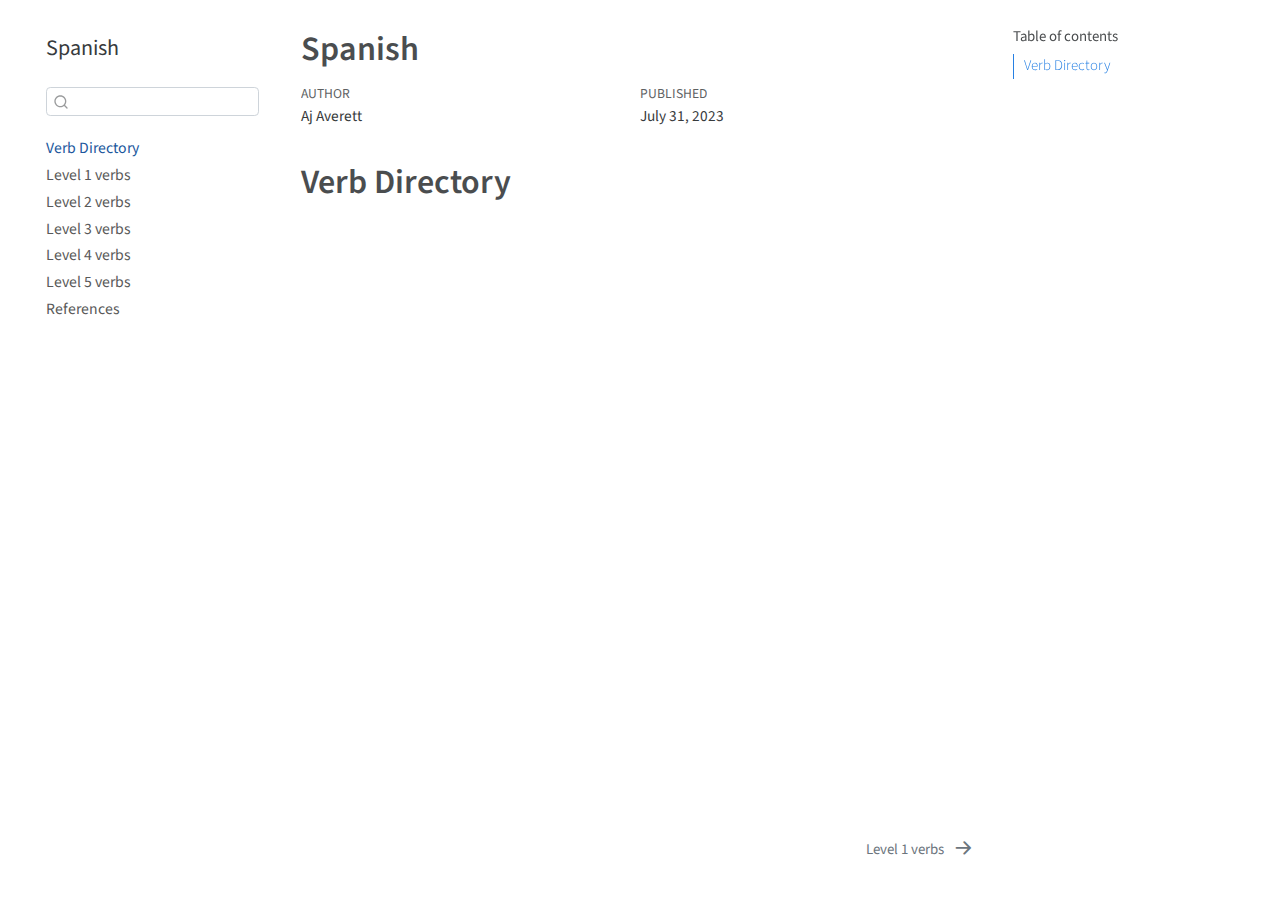
==== docs/index.html @ c9e8b3cc "phase1" ====
<!DOCTYPE html>
<html xmlns="http://www.w3.org/1999/xhtml" lang="en" xml:lang="en"><head>

<meta charset="utf-8">
<meta name="generator" content="quarto-1.3.353">

<meta name="viewport" content="width=device-width, initial-scale=1.0, user-scalable=yes">

<meta name="author" content="Aj Averett">
<meta name="dcterms.date" content="2023-07-31">

<title>Spanish</title>
<style>
code{white-space: pre-wrap;}
span.smallcaps{font-variant: small-caps;}
div.columns{display: flex; gap: min(4vw, 1.5em);}
div.column{flex: auto; overflow-x: auto;}
div.hanging-indent{margin-left: 1.5em; text-indent: -1.5em;}
ul.task-list{list-style: none;}
ul.task-list li input[type="checkbox"] {
  width: 0.8em;
  margin: 0 0.8em 0.2em -1em; /* quarto-specific, see https://github.com/quarto-dev/quarto-cli/issues/4556 */ 
  vertical-align: middle;
}
</style>


<script src="site_libs/quarto-nav/quarto-nav.js"></script>
<script src="site_libs/quarto-nav/headroom.min.js"></script>
<script src="site_libs/clipboard/clipboard.min.js"></script>
<script src="site_libs/quarto-search/autocomplete.umd.js"></script>
<script src="site_libs/quarto-search/fuse.min.js"></script>
<script src="site_libs/quarto-search/quarto-search.js"></script>
<meta name="quarto:offset" content="./">
<link href="./i_l1.html" rel="next">
<script src="site_libs/quarto-html/quarto.js"></script>
<script src="site_libs/quarto-html/popper.min.js"></script>
<script src="site_libs/quarto-html/tippy.umd.min.js"></script>
<script src="site_libs/quarto-html/anchor.min.js"></script>
<link href="site_libs/quarto-html/tippy.css" rel="stylesheet">
<link href="site_libs/quarto-html/quarto-syntax-highlighting.css" rel="stylesheet" id="quarto-text-highlighting-styles">
<script src="site_libs/bootstrap/bootstrap.min.js"></script>
<link href="site_libs/bootstrap/bootstrap-icons.css" rel="stylesheet">
<link href="site_libs/bootstrap/bootstrap.min.css" rel="stylesheet" id="quarto-bootstrap" data-mode="light">
<script id="quarto-search-options" type="application/json">{
  "location": "sidebar",
  "copy-button": false,
  "collapse-after": 3,
  "panel-placement": "start",
  "type": "textbox",
  "limit": 20,
  "language": {
    "search-no-results-text": "No results",
    "search-matching-documents-text": "matching documents",
    "search-copy-link-title": "Copy link to search",
    "search-hide-matches-text": "Hide additional matches",
    "search-more-match-text": "more match in this document",
    "search-more-matches-text": "more matches in this document",
    "search-clear-button-title": "Clear",
    "search-detached-cancel-button-title": "Cancel",
    "search-submit-button-title": "Submit"
  }
}</script>


</head>

<body class="nav-sidebar floating">

<div id="quarto-search-results"></div>
  <header id="quarto-header" class="headroom fixed-top">
  <nav class="quarto-secondary-nav">
    <div class="container-fluid d-flex">
      <button type="button" class="quarto-btn-toggle btn" data-bs-toggle="collapse" data-bs-target="#quarto-sidebar,#quarto-sidebar-glass" aria-controls="quarto-sidebar" aria-expanded="false" aria-label="Toggle sidebar navigation" onclick="if (window.quartoToggleHeadroom) { window.quartoToggleHeadroom(); }">
        <i class="bi bi-layout-text-sidebar-reverse"></i>
      </button>
      <nav class="quarto-page-breadcrumbs" aria-label="breadcrumb"><ol class="breadcrumb"><li class="breadcrumb-item"><a href="./index.html">Verb Directory</a></li></ol></nav>
      <a class="flex-grow-1" role="button" data-bs-toggle="collapse" data-bs-target="#quarto-sidebar,#quarto-sidebar-glass" aria-controls="quarto-sidebar" aria-expanded="false" aria-label="Toggle sidebar navigation" onclick="if (window.quartoToggleHeadroom) { window.quartoToggleHeadroom(); }">      
      </a>
      <button type="button" class="btn quarto-search-button" aria-label="Search" onclick="window.quartoOpenSearch();">
        <i class="bi bi-search"></i>
      </button>
    </div>
  </nav>
</header>
<!-- content -->
<div id="quarto-content" class="quarto-container page-columns page-rows-contents page-layout-article">
<!-- sidebar -->
  <nav id="quarto-sidebar" class="sidebar collapse collapse-horizontal sidebar-navigation floating overflow-auto">
    <div class="pt-lg-2 mt-2 text-left sidebar-header">
    <div class="sidebar-title mb-0 py-0">
      <a href="./">Spanish</a> 
    </div>
      </div>
        <div class="mt-2 flex-shrink-0 align-items-center">
        <div class="sidebar-search">
        <div id="quarto-search" class="" title="Search"></div>
        </div>
        </div>
    <div class="sidebar-menu-container"> 
    <ul class="list-unstyled mt-1">
        <li class="sidebar-item">
  <div class="sidebar-item-container"> 
  <a href="./index.html" class="sidebar-item-text sidebar-link active">
 <span class="menu-text">Verb Directory</span></a>
  </div>
</li>
        <li class="sidebar-item">
  <div class="sidebar-item-container"> 
  <a href="./i_l1.html" class="sidebar-item-text sidebar-link">
 <span class="menu-text">Level 1 verbs</span></a>
  </div>
</li>
        <li class="sidebar-item">
  <div class="sidebar-item-container"> 
  <a href="./i_l2.html" class="sidebar-item-text sidebar-link">
 <span class="menu-text">Level 2 verbs</span></a>
  </div>
</li>
        <li class="sidebar-item">
  <div class="sidebar-item-container"> 
  <a href="./i_l3.html" class="sidebar-item-text sidebar-link">
 <span class="menu-text">Level 3 verbs</span></a>
  </div>
</li>
        <li class="sidebar-item">
  <div class="sidebar-item-container"> 
  <a href="./i_l4.html" class="sidebar-item-text sidebar-link">
 <span class="menu-text">Level 4 verbs</span></a>
  </div>
</li>
        <li class="sidebar-item">
  <div class="sidebar-item-container"> 
  <a href="./i_l5.html" class="sidebar-item-text sidebar-link">
 <span class="menu-text">Level 5 verbs</span></a>
  </div>
</li>
        <li class="sidebar-item">
  <div class="sidebar-item-container"> 
  <a href="./references.html" class="sidebar-item-text sidebar-link">
 <span class="menu-text">References</span></a>
  </div>
</li>
    </ul>
    </div>
</nav>
<div id="quarto-sidebar-glass" data-bs-toggle="collapse" data-bs-target="#quarto-sidebar,#quarto-sidebar-glass"></div>
<!-- margin-sidebar -->
    <div id="quarto-margin-sidebar" class="sidebar margin-sidebar">
        <nav id="TOC" role="doc-toc" class="toc-active">
    <h2 id="toc-title">Table of contents</h2>
   
  <ul>
  <li><a href="#verb-directory" id="toc-verb-directory" class="nav-link active" data-scroll-target="#verb-directory">Verb Directory</a></li>
  </ul>
</nav>
    </div>
<!-- main -->
<main class="content" id="quarto-document-content">

<header id="title-block-header" class="quarto-title-block default">
<div class="quarto-title">
<h1 class="title">Spanish</h1>
</div>



<div class="quarto-title-meta">

    <div>
    <div class="quarto-title-meta-heading">Author</div>
    <div class="quarto-title-meta-contents">
             <p>Aj Averett </p>
          </div>
  </div>
    
    <div>
    <div class="quarto-title-meta-heading">Published</div>
    <div class="quarto-title-meta-contents">
      <p class="date">July 31, 2023</p>
    </div>
  </div>
  
    
  </div>
  

</header>

<section id="verb-directory" class="level1 unnumbered">
<h1 class="unnumbered">Verb Directory</h1>


</section>

</main> <!-- /main -->
<script id="quarto-html-after-body" type="application/javascript">
window.document.addEventListener("DOMContentLoaded", function (event) {
  const toggleBodyColorMode = (bsSheetEl) => {
    const mode = bsSheetEl.getAttribute("data-mode");
    const bodyEl = window.document.querySelector("body");
    if (mode === "dark") {
      bodyEl.classList.add("quarto-dark");
      bodyEl.classList.remove("quarto-light");
    } else {
      bodyEl.classList.add("quarto-light");
      bodyEl.classList.remove("quarto-dark");
    }
  }
  const toggleBodyColorPrimary = () => {
    const bsSheetEl = window.document.querySelector("link#quarto-bootstrap");
    if (bsSheetEl) {
      toggleBodyColorMode(bsSheetEl);
    }
  }
  toggleBodyColorPrimary();  
  const icon = "";
  const anchorJS = new window.AnchorJS();
  anchorJS.options = {
    placement: 'right',
    icon: icon
  };
  anchorJS.add('.anchored');
  const isCodeAnnotation = (el) => {
    for (const clz of el.classList) {
      if (clz.startsWith('code-annotation-')) {                     
        return true;
      }
    }
    return false;
  }
  const clipboard = new window.ClipboardJS('.code-copy-button', {
    text: function(trigger) {
      const codeEl = trigger.previousElementSibling.cloneNode(true);
      for (const childEl of codeEl.children) {
        if (isCodeAnnotation(childEl)) {
          childEl.remove();
        }
      }
      return codeEl.innerText;
    }
  });
  clipboard.on('success', function(e) {
    // button target
    const button = e.trigger;
    // don't keep focus
    button.blur();
    // flash "checked"
    button.classList.add('code-copy-button-checked');
    var currentTitle = button.getAttribute("title");
    button.setAttribute("title", "Copied!");
    let tooltip;
    if (window.bootstrap) {
      button.setAttribute("data-bs-toggle", "tooltip");
      button.setAttribute("data-bs-placement", "left");
      button.setAttribute("data-bs-title", "Copied!");
      tooltip = new bootstrap.Tooltip(button, 
        { trigger: "manual", 
          customClass: "code-copy-button-tooltip",
          offset: [0, -8]});
      tooltip.show();    
    }
    setTimeout(function() {
      if (tooltip) {
        tooltip.hide();
        button.removeAttribute("data-bs-title");
        button.removeAttribute("data-bs-toggle");
        button.removeAttribute("data-bs-placement");
      }
      button.setAttribute("title", currentTitle);
      button.classList.remove('code-copy-button-checked');
    }, 1000);
    // clear code selection
    e.clearSelection();
  });
  function tippyHover(el, contentFn) {
    const config = {
      allowHTML: true,
      content: contentFn,
      maxWidth: 500,
      delay: 100,
      arrow: false,
      appendTo: function(el) {
          return el.parentElement;
      },
      interactive: true,
      interactiveBorder: 10,
      theme: 'quarto',
      placement: 'bottom-start'
    };
    window.tippy(el, config); 
  }
  const noterefs = window.document.querySelectorAll('a[role="doc-noteref"]');
  for (var i=0; i<noterefs.length; i++) {
    const ref = noterefs[i];
    tippyHover(ref, function() {
      // use id or data attribute instead here
      let href = ref.getAttribute('data-footnote-href') || ref.getAttribute('href');
      try { href = new URL(href).hash; } catch {}
      const id = href.replace(/^#\/?/, "");
      const note = window.document.getElementById(id);
      return note.innerHTML;
    });
  }
      let selectedAnnoteEl;
      const selectorForAnnotation = ( cell, annotation) => {
        let cellAttr = 'data-code-cell="' + cell + '"';
        let lineAttr = 'data-code-annotation="' +  annotation + '"';
        const selector = 'span[' + cellAttr + '][' + lineAttr + ']';
        return selector;
      }
      const selectCodeLines = (annoteEl) => {
        const doc = window.document;
        const targetCell = annoteEl.getAttribute("data-target-cell");
        const targetAnnotation = annoteEl.getAttribute("data-target-annotation");
        const annoteSpan = window.document.querySelector(selectorForAnnotation(targetCell, targetAnnotation));
        const lines = annoteSpan.getAttribute("data-code-lines").split(",");
        const lineIds = lines.map((line) => {
          return targetCell + "-" + line;
        })
        let top = null;
        let height = null;
        let parent = null;
        if (lineIds.length > 0) {
            //compute the position of the single el (top and bottom and make a div)
            const el = window.document.getElementById(lineIds[0]);
            top = el.offsetTop;
            height = el.offsetHeight;
            parent = el.parentElement.parentElement;
          if (lineIds.length > 1) {
            const lastEl = window.document.getElementById(lineIds[lineIds.length - 1]);
            const bottom = lastEl.offsetTop + lastEl.offsetHeight;
            height = bottom - top;
          }
          if (top !== null && height !== null && parent !== null) {
            // cook up a div (if necessary) and position it 
            let div = window.document.getElementById("code-annotation-line-highlight");
            if (div === null) {
              div = window.document.createElement("div");
              div.setAttribute("id", "code-annotation-line-highlight");
              div.style.position = 'absolute';
              parent.appendChild(div);
            }
            div.style.top = top - 2 + "px";
            div.style.height = height + 4 + "px";
            let gutterDiv = window.document.getElementById("code-annotation-line-highlight-gutter");
            if (gutterDiv === null) {
              gutterDiv = window.document.createElement("div");
              gutterDiv.setAttribute("id", "code-annotation-line-highlight-gutter");
              gutterDiv.style.position = 'absolute';
              const codeCell = window.document.getElementById(targetCell);
              const gutter = codeCell.querySelector('.code-annotation-gutter');
              gutter.appendChild(gutterDiv);
            }
            gutterDiv.style.top = top - 2 + "px";
            gutterDiv.style.height = height + 4 + "px";
          }
          selectedAnnoteEl = annoteEl;
        }
      };
      const unselectCodeLines = () => {
        const elementsIds = ["code-annotation-line-highlight", "code-annotation-line-highlight-gutter"];
        elementsIds.forEach((elId) => {
          const div = window.document.getElementById(elId);
          if (div) {
            div.remove();
          }
        });
        selectedAnnoteEl = undefined;
      };
      // Attach click handler to the DT
      const annoteDls = window.document.querySelectorAll('dt[data-target-cell]');
      for (const annoteDlNode of annoteDls) {
        annoteDlNode.addEventListener('click', (event) => {
          const clickedEl = event.target;
          if (clickedEl !== selectedAnnoteEl) {
            unselectCodeLines();
            const activeEl = window.document.querySelector('dt[data-target-cell].code-annotation-active');
            if (activeEl) {
              activeEl.classList.remove('code-annotation-active');
            }
            selectCodeLines(clickedEl);
            clickedEl.classList.add('code-annotation-active');
          } else {
            // Unselect the line
            unselectCodeLines();
            clickedEl.classList.remove('code-annotation-active');
          }
        });
      }
  const findCites = (el) => {
    const parentEl = el.parentElement;
    if (parentEl) {
      const cites = parentEl.dataset.cites;
      if (cites) {
        return {
          el,
          cites: cites.split(' ')
        };
      } else {
        return findCites(el.parentElement)
      }
    } else {
      return undefined;
    }
  };
  var bibliorefs = window.document.querySelectorAll('a[role="doc-biblioref"]');
  for (var i=0; i<bibliorefs.length; i++) {
    const ref = bibliorefs[i];
    const citeInfo = findCites(ref);
    if (citeInfo) {
      tippyHover(citeInfo.el, function() {
        var popup = window.document.createElement('div');
        citeInfo.cites.forEach(function(cite) {
          var citeDiv = window.document.createElement('div');
          citeDiv.classList.add('hanging-indent');
          citeDiv.classList.add('csl-entry');
          var biblioDiv = window.document.getElementById('ref-' + cite);
          if (biblioDiv) {
            citeDiv.innerHTML = biblioDiv.innerHTML;
          }
          popup.appendChild(citeDiv);
        });
        return popup.innerHTML;
      });
    }
  }
});
</script>
<nav class="page-navigation">
  <div class="nav-page nav-page-previous">
  </div>
  <div class="nav-page nav-page-next">
      <a href="./i_l1.html" class="pagination-link">
        <span class="nav-page-text">Level 1 verbs</span> <i class="bi bi-arrow-right-short"></i>
      </a>
  </div>
</nav>
</div> <!-- /content -->



</body></html>
---- docs/site_libs/quarto-html/tippy.css ----
.tippy-box[data-animation=fade][data-state=hidden]{opacity:0}[data-tippy-root]{max-width:calc(100vw - 10px)}.tippy-box{position:relative;background-color:#333;color:#fff;border-radius:4px;font-size:14px;line-height:1.4;white-space:normal;outline:0;transition-property:transform,visibility,opacity}.tippy-box[data-placement^=top]>.tippy-arrow{bottom:0}.tippy-box[data-placement^=top]>.tippy-arrow:before{bottom:-7px;left:0;border-width:8px 8px 0;border-top-color:initial;transform-origin:center top}.tippy-box[data-placement^=bottom]>.tippy-arrow{top:0}.tippy-box[data-placement^=bottom]>.tippy-arrow:before{top:-7px;left:0;border-width:0 8px 8px;border-bottom-color:initial;transform-origin:center bottom}.tippy-box[data-placement^=left]>.tippy-arrow{right:0}.tippy-box[data-placement^=left]>.tippy-arrow:before{border-width:8px 0 8px 8px;border-left-color:initial;right:-7px;transform-origin:center left}.tippy-box[data-placement^=right]>.tippy-arrow{left:0}.tippy-box[data-placement^=right]>.tippy-arrow:before{left:-7px;border-width:8px 8px 8px 0;border-right-color:initial;transform-origin:center right}.tippy-box[data-inertia][data-state=visible]{transition-timing-function:cubic-bezier(.54,1.5,.38,1.11)}.tippy-arrow{width:16px;height:16px;color:#333}.tippy-arrow:before{content:"";position:absolute;border-color:transparent;border-style:solid}.tippy-content{position:relative;padding:5px 9px;z-index:1}
---- docs/site_libs/quarto-html/quarto-syntax-highlighting.css ----
/* quarto syntax highlight colors */
:root {
  --quarto-hl-ot-color: #003B4F;
  --quarto-hl-at-color: #657422;
  --quarto-hl-ss-color: #20794D;
  --quarto-hl-an-color: #5E5E5E;
  --quarto-hl-fu-color: #4758AB;
  --quarto-hl-st-color: #20794D;
  --quarto-hl-cf-color: #003B4F;
  --quarto-hl-op-color: #5E5E5E;
  --quarto-hl-er-color: #AD0000;
  --quarto-hl-bn-color: #AD0000;
  --quarto-hl-al-color: #AD0000;
  --quarto-hl-va-color: #111111;
  --quarto-hl-bu-color: inherit;
  --quarto-hl-ex-color: inherit;
  --quarto-hl-pp-color: #AD0000;
  --quarto-hl-in-color: #5E5E5E;
  --quarto-hl-vs-color: #20794D;
  --quarto-hl-wa-color: #5E5E5E;
  --quarto-hl-do-color: #5E5E5E;
  --quarto-hl-im-color: #00769E;
  --quarto-hl-ch-color: #20794D;
  --quarto-hl-dt-color: #AD0000;
  --quarto-hl-fl-color: #AD0000;
  --quarto-hl-co-color: #5E5E5E;
  --quarto-hl-cv-color: #5E5E5E;
  --quarto-hl-cn-color: #8f5902;
  --quarto-hl-sc-color: #5E5E5E;
  --quarto-hl-dv-color: #AD0000;
  --quarto-hl-kw-color: #003B4F;
}

/* other quarto variables */
:root {
  --quarto-font-monospace: SFMono-Regular, Menlo, Monaco, Consolas, "Liberation Mono", "Courier New", monospace;
}

pre > code.sourceCode > span {
  color: #003B4F;
}

code span {
  color: #003B4F;
}

code.sourceCode > span {
  color: #003B4F;
}

div.sourceCode,
div.sourceCode pre.sourceCode {
  color: #003B4F;
}

code span.ot {
  color: #003B4F;
  font-style: inherit;
}

code span.at {
  color: #657422;
  font-style: inherit;
}

code span.ss {
  color: #20794D;
  font-style: inherit;
}

code span.an {
  color: #5E5E5E;
  font-style: inherit;
}

code span.fu {
  color: #4758AB;
  font-style: inherit;
}

code span.st {
  color: #20794D;
  font-style: inherit;
}

code span.cf {
  color: #003B4F;
  font-style: inherit;
}

code span.op {
  color: #5E5E5E;
  font-style: inherit;
}

code span.er {
  color: #AD0000;
  font-style: inherit;
}

code span.bn {
  color: #AD0000;
  font-style: inherit;
}

code span.al {
  color: #AD0000;
  font-style: inherit;
}

code span.va {
  color: #111111;
  font-style: inherit;
}

code span.bu {
  font-style: inherit;
}

code span.ex {
  font-style: inherit;
}

code span.pp {
  color: #AD0000;
  font-style: inherit;
}

code span.in {
  color: #5E5E5E;
  font-style: inherit;
}

code span.vs {
  color: #20794D;
  font-style: inherit;
}

code span.wa {
  color: #5E5E5E;
  font-style: italic;
}

code span.do {
  color: #5E5E5E;
  font-style: italic;
}

code span.im {
  color: #00769E;
  font-style: inherit;
}

code span.ch {
  color: #20794D;
  font-style: inherit;
}

code span.dt {
  color: #AD0000;
  font-style: inherit;
}

code span.fl {
  color: #AD0000;
  font-style: inherit;
}

code span.co {
  color: #5E5E5E;
  font-style: inherit;
}

code span.cv {
  color: #5E5E5E;
  font-style: italic;
}

code span.cn {
  color: #8f5902;
  font-style: inherit;
}

code span.sc {
  color: #5E5E5E;
  font-style: inherit;
}

code span.dv {
  color: #AD0000;
  font-style: inherit;
}

code span.kw {
  color: #003B4F;
  font-style: inherit;
}

.prevent-inlining {
  content: "</";
}

/*# sourceMappingURL=debc5d5d77c3f9108843748ff7464032.css.map */
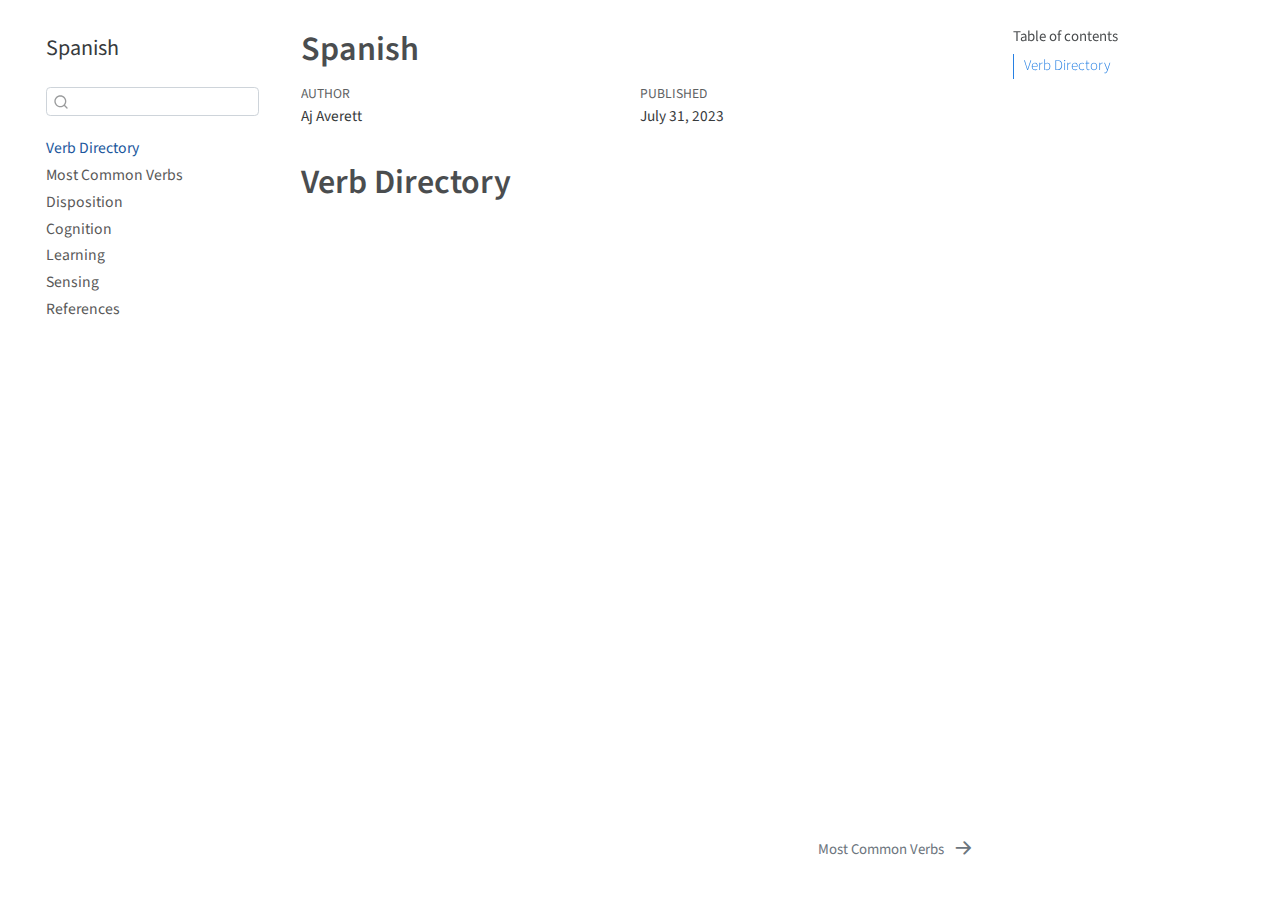
==== commit 4996037e: "more update" ====
--- a/docs/index.html
+++ b/docs/index.html
@@ -108,31 +108,31 @@
         <li class="sidebar-item">
   <div class="sidebar-item-container"> 
   <a href="./i_l1.html" class="sidebar-item-text sidebar-link">
- <span class="menu-text">Level 1 verbs</span></a>
+ <span class="menu-text">Most Common Verbs</span></a>
   </div>
 </li>
         <li class="sidebar-item">
   <div class="sidebar-item-container"> 
   <a href="./i_l2.html" class="sidebar-item-text sidebar-link">
- <span class="menu-text">Level 2 verbs</span></a>
+ <span class="menu-text">Disposition</span></a>
   </div>
 </li>
         <li class="sidebar-item">
   <div class="sidebar-item-container"> 
   <a href="./i_l3.html" class="sidebar-item-text sidebar-link">
- <span class="menu-text">Level 3 verbs</span></a>
+ <span class="menu-text">Cognition</span></a>
   </div>
 </li>
         <li class="sidebar-item">
   <div class="sidebar-item-container"> 
   <a href="./i_l4.html" class="sidebar-item-text sidebar-link">
- <span class="menu-text">Level 4 verbs</span></a>
+ <span class="menu-text">Learning</span></a>
   </div>
 </li>
         <li class="sidebar-item">
   <div class="sidebar-item-container"> 
   <a href="./i_l5.html" class="sidebar-item-text sidebar-link">
- <span class="menu-text">Level 5 verbs</span></a>
+ <span class="menu-text">Sensing</span></a>
   </div>
 </li>
         <li class="sidebar-item">
@@ -432,7 +432,7 @@
   </div>
   <div class="nav-page nav-page-next">
       <a href="./i_l1.html" class="pagination-link">
-        <span class="nav-page-text">Level 1 verbs</span> <i class="bi bi-arrow-right-short"></i>
+        <span class="nav-page-text">Most Common Verbs</span> <i class="bi bi-arrow-right-short"></i>
       </a>
   </div>
 </nav>
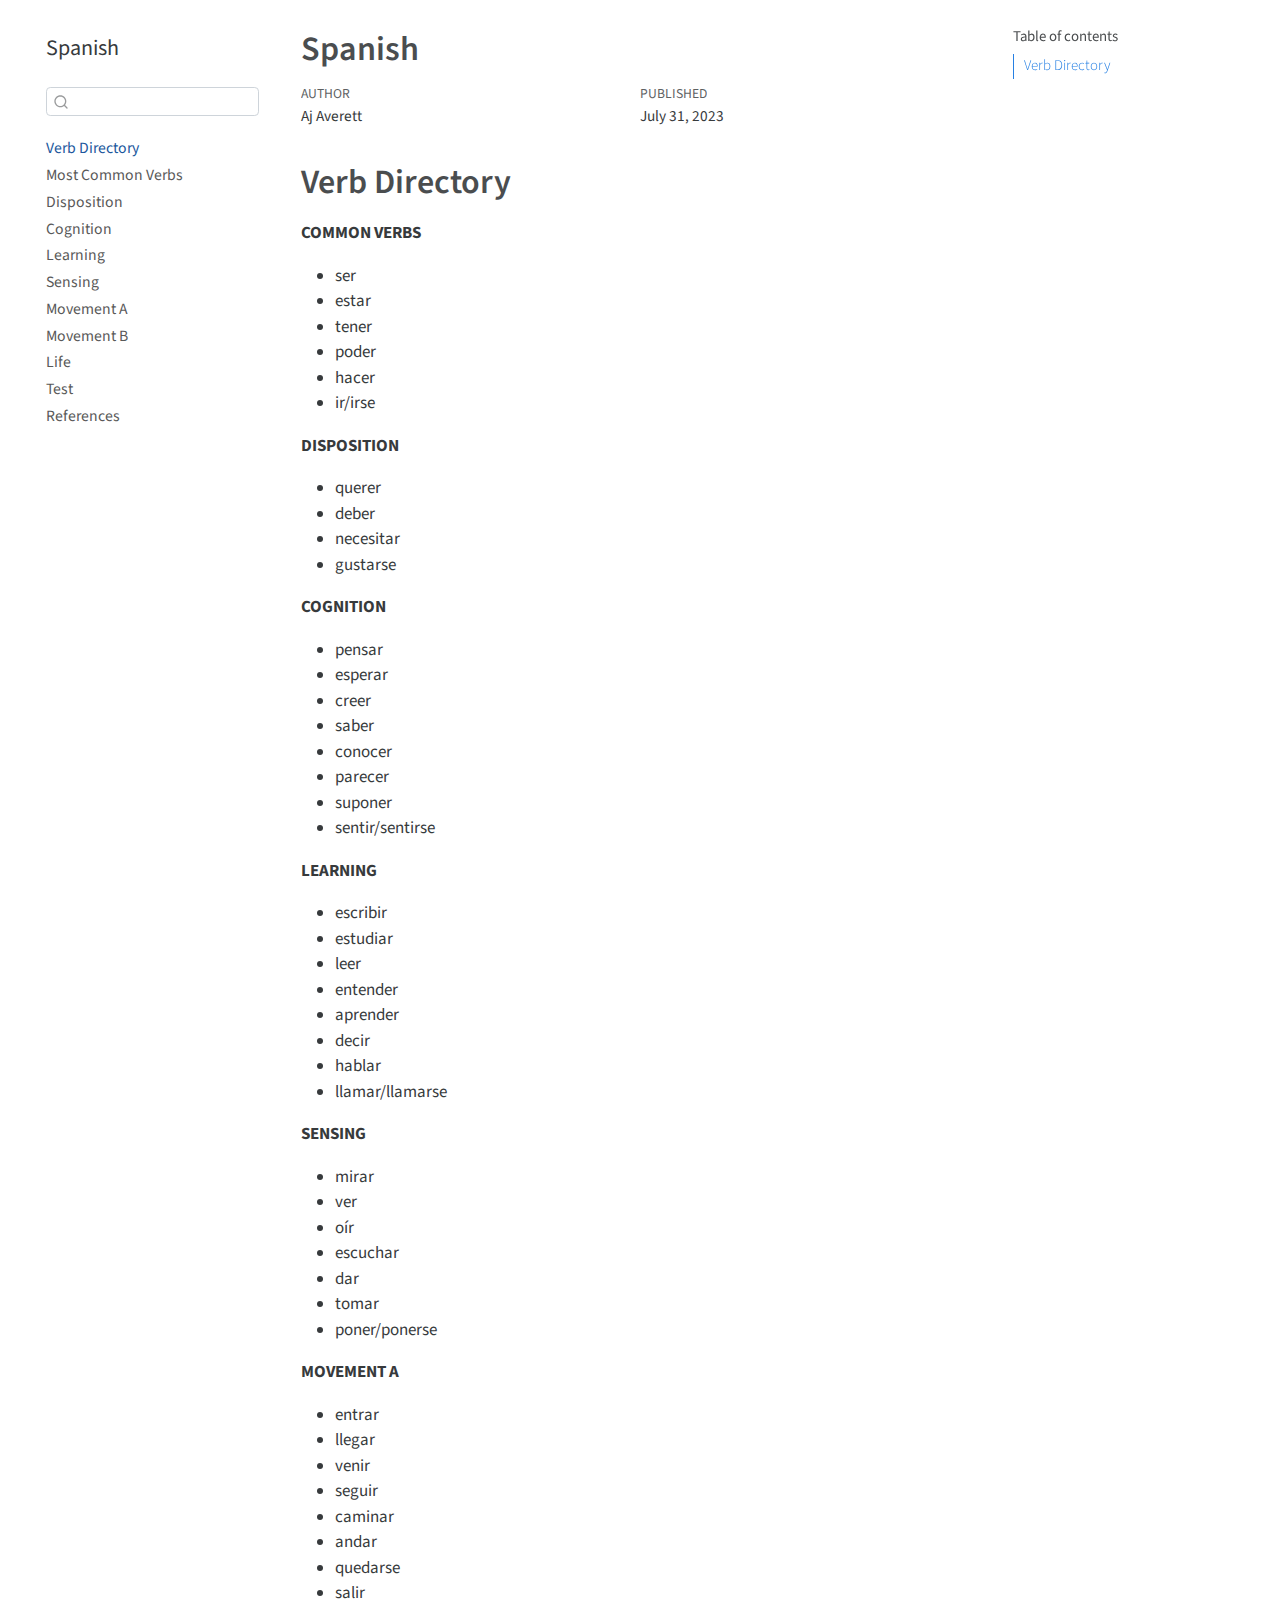
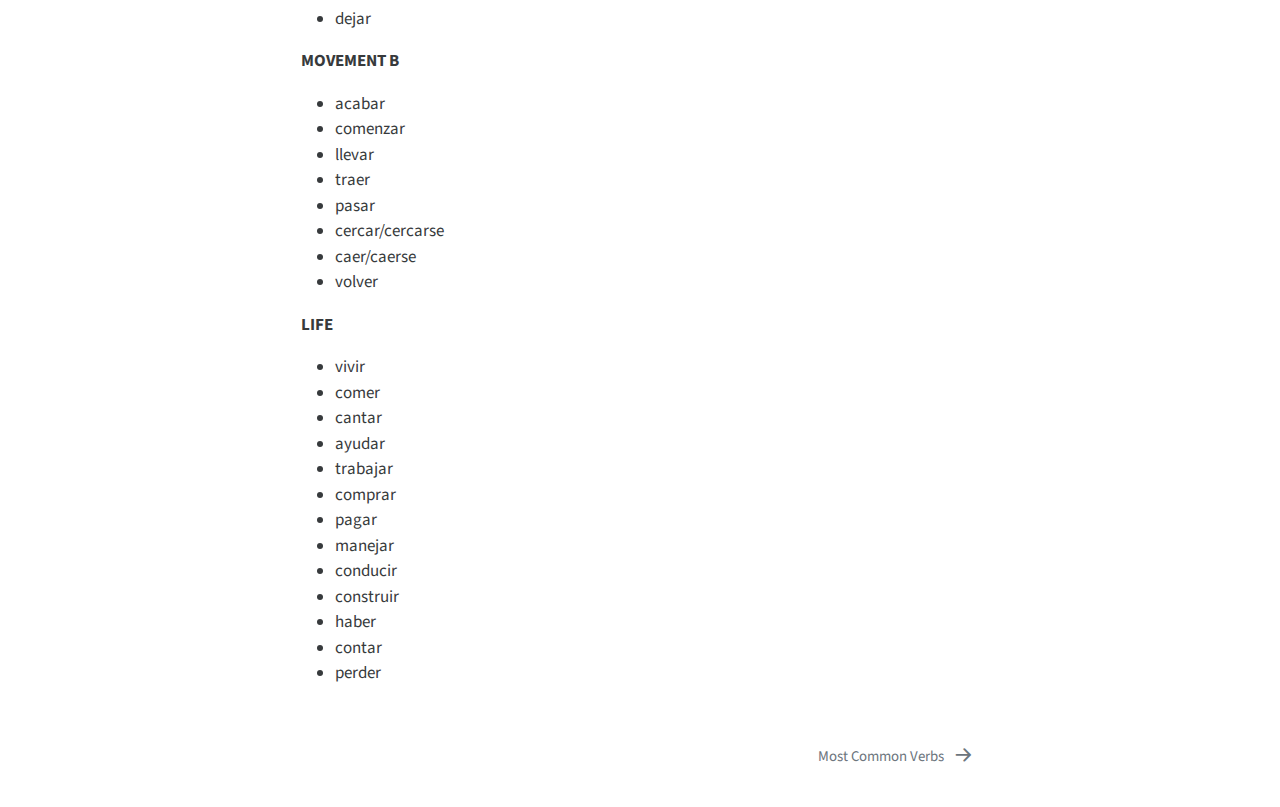
==== commit e4b2c3d7: "test" ====
--- a/docs/index.html
+++ b/docs/index.html
@@ -137,6 +137,30 @@
 </li>
         <li class="sidebar-item">
   <div class="sidebar-item-container"> 
+  <a href="./i_l6.html" class="sidebar-item-text sidebar-link">
+ <span class="menu-text">Movement A</span></a>
+  </div>
+</li>
+        <li class="sidebar-item">
+  <div class="sidebar-item-container"> 
+  <a href="./i_l7.html" class="sidebar-item-text sidebar-link">
+ <span class="menu-text">Movement B</span></a>
+  </div>
+</li>
+        <li class="sidebar-item">
+  <div class="sidebar-item-container"> 
+  <a href="./i_l8.html" class="sidebar-item-text sidebar-link">
+ <span class="menu-text">Life</span></a>
+  </div>
+</li>
+        <li class="sidebar-item">
+  <div class="sidebar-item-container"> 
+  <a href="./i_lshiny.html" class="sidebar-item-text sidebar-link">
+ <span class="menu-text">Test</span></a>
+  </div>
+</li>
+        <li class="sidebar-item">
+  <div class="sidebar-item-container"> 
   <a href="./references.html" class="sidebar-item-text sidebar-link">
  <span class="menu-text">References</span></a>
   </div>
@@ -189,6 +213,93 @@
 
 <section id="verb-directory" class="level1 unnumbered">
 <h1 class="unnumbered">Verb Directory</h1>
+<p><strong>COMMON VERBS</strong></p>
+<ul>
+<li>ser</li>
+<li>estar</li>
+<li>tener</li>
+<li>poder</li>
+<li>hacer</li>
+<li>ir/irse</li>
+</ul>
+<p><strong>DISPOSITION</strong></p>
+<ul>
+<li>querer</li>
+<li>deber</li>
+<li>necesitar</li>
+<li>gustarse</li>
+</ul>
+<p><strong>COGNITION</strong></p>
+<ul>
+<li>pensar</li>
+<li>esperar</li>
+<li>creer</li>
+<li>saber</li>
+<li>conocer</li>
+<li>parecer</li>
+<li>suponer</li>
+<li>sentir/sentirse</li>
+</ul>
+<p><strong>LEARNING</strong></p>
+<ul>
+<li>escribir</li>
+<li>estudiar</li>
+<li>leer</li>
+<li>entender</li>
+<li>aprender</li>
+<li>decir</li>
+<li>hablar</li>
+<li>llamar/llamarse</li>
+</ul>
+<p><strong>SENSING</strong></p>
+<ul>
+<li>mirar</li>
+<li>ver</li>
+<li>oír</li>
+<li>escuchar</li>
+<li>dar</li>
+<li>tomar</li>
+<li>poner/ponerse</li>
+</ul>
+<p><strong>MOVEMENT A</strong></p>
+<ul>
+<li>entrar</li>
+<li>llegar</li>
+<li>venir</li>
+<li>seguir</li>
+<li>caminar</li>
+<li>andar</li>
+<li>quedarse</li>
+<li>salir</li>
+<li>dejar</li>
+</ul>
+<p><strong>MOVEMENT B</strong></p>
+<ul>
+<li>acabar</li>
+<li>comenzar</li>
+<li>llevar</li>
+<li>traer</li>
+<li>pasar</li>
+<li>cercar/cercarse</li>
+<li>caer/caerse</li>
+<li>volver</li>
+</ul>
+<p><strong>LIFE</strong></p>
+<ul>
+<li>vivir</li>
+<li>comer</li>
+<li>cantar</li>
+<li>ayudar</li>
+<li>trabajar</li>
+<li>comprar</li>
+<li>pagar</li>
+<li>manejar</li>
+<li>conducir</li>
+<li>construir</li>
+<li>haber</li>
+<li>contar</li>
+<li>perder</li>
+</ul>
 
 
 </section>
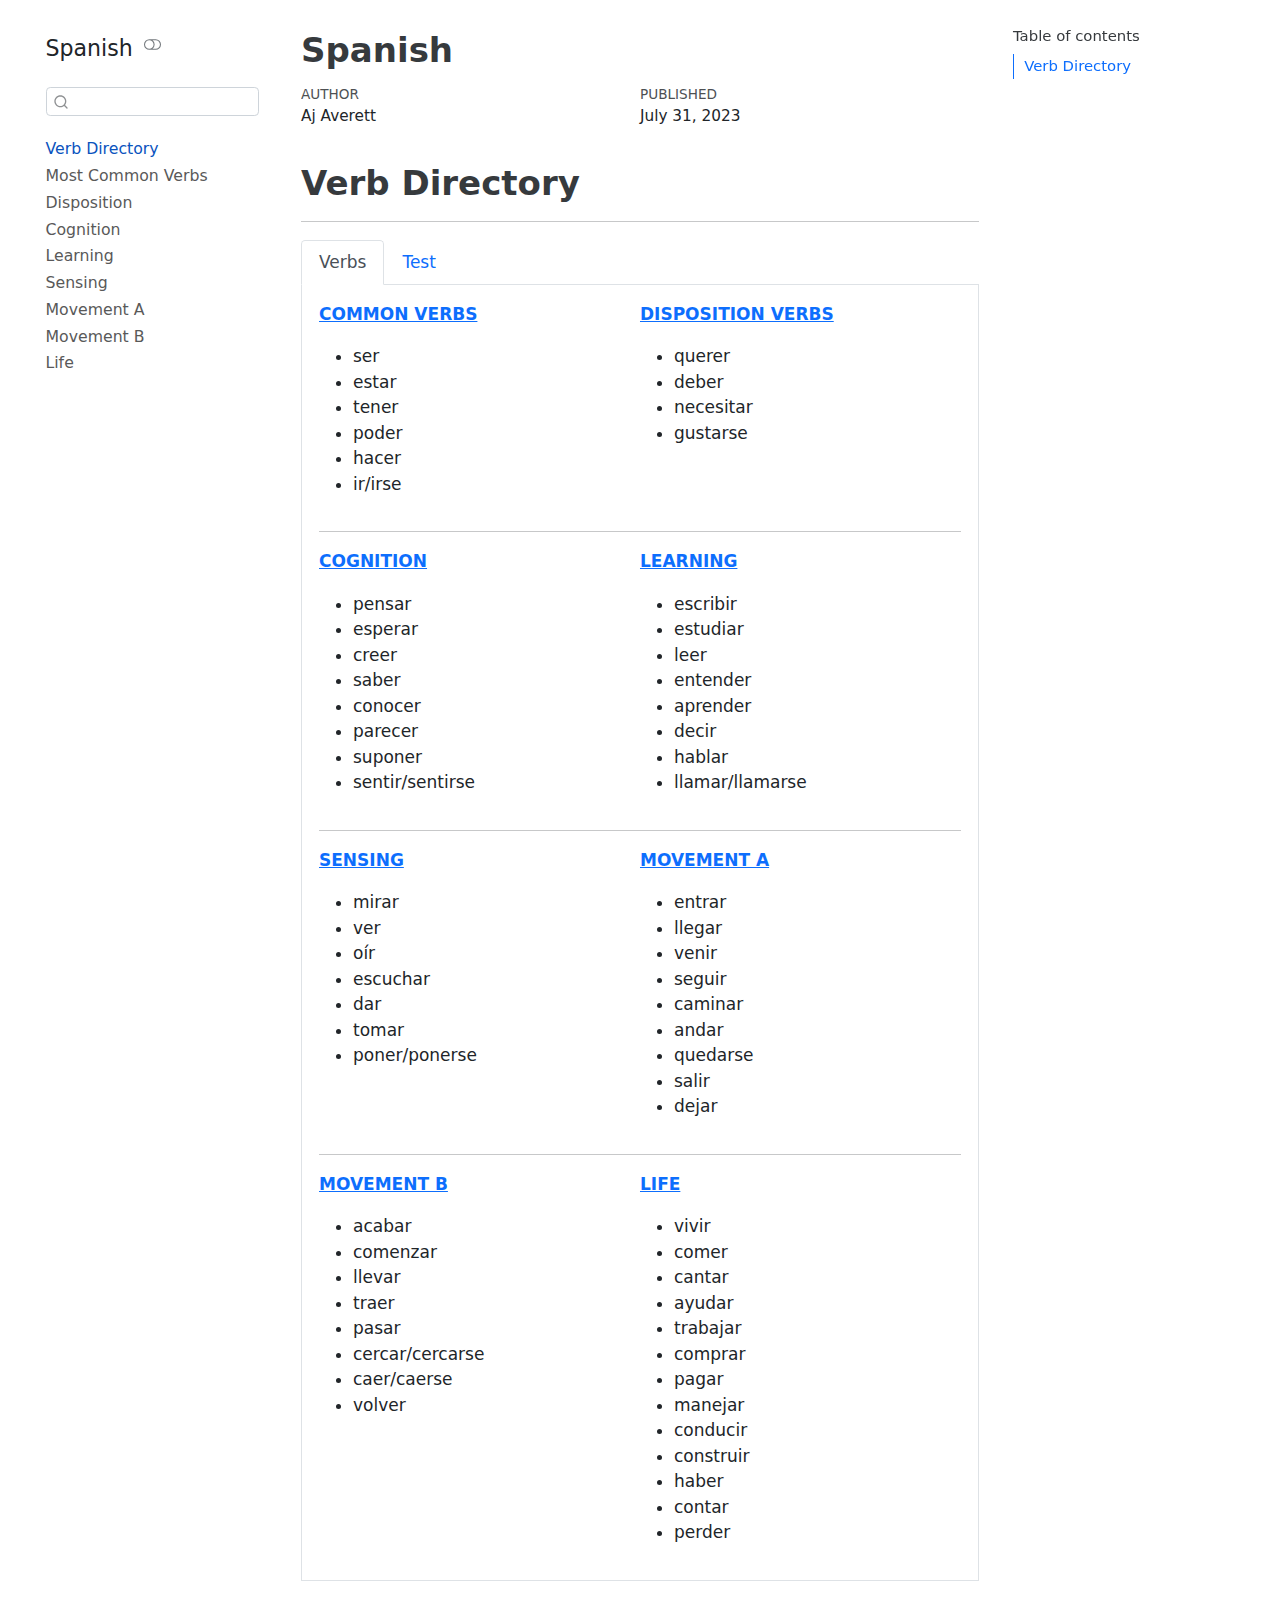
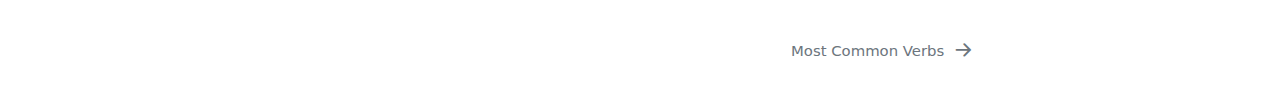
==== commit d81081f0: "more" ====
--- a/docs/index.html
+++ b/docs/index.html
@@ -38,10 +38,12 @@
 <script src="site_libs/quarto-html/tippy.umd.min.js"></script>
 <script src="site_libs/quarto-html/anchor.min.js"></script>
 <link href="site_libs/quarto-html/tippy.css" rel="stylesheet">
-<link href="site_libs/quarto-html/quarto-syntax-highlighting.css" rel="stylesheet" id="quarto-text-highlighting-styles">
+<link href="site_libs/quarto-html/quarto-syntax-highlighting.css" rel="stylesheet" class="quarto-color-scheme" id="quarto-text-highlighting-styles">
+<link href="site_libs/quarto-html/quarto-syntax-highlighting-dark.css" rel="prefetch" class="quarto-color-scheme quarto-color-alternate" id="quarto-text-highlighting-styles">
 <script src="site_libs/bootstrap/bootstrap.min.js"></script>
 <link href="site_libs/bootstrap/bootstrap-icons.css" rel="stylesheet">
-<link href="site_libs/bootstrap/bootstrap.min.css" rel="stylesheet" id="quarto-bootstrap" data-mode="light">
+<link href="site_libs/bootstrap/bootstrap.min.css" rel="stylesheet" class="quarto-color-scheme" id="quarto-bootstrap" data-mode="light">
+<link href="site_libs/bootstrap/bootstrap-dark.min.css" rel="prefetch" class="quarto-color-scheme quarto-color-alternate" id="quarto-bootstrap" data-mode="dark">
 <script id="quarto-search-options" type="application/json">{
   "location": "sidebar",
   "copy-button": false,
@@ -90,6 +92,9 @@
     <div class="pt-lg-2 mt-2 text-left sidebar-header">
     <div class="sidebar-title mb-0 py-0">
       <a href="./">Spanish</a> 
+        <div class="sidebar-tools-main">
+  <a href="" class="quarto-color-scheme-toggle quarto-navigation-tool  px-1" onclick="window.quartoToggleColorScheme(); return false;" title="Toggle dark mode"><i class="bi"></i></a>
+</div>
     </div>
       </div>
         <div class="mt-2 flex-shrink-0 align-items-center">
@@ -151,18 +156,6 @@
   <div class="sidebar-item-container"> 
   <a href="./i_l8.html" class="sidebar-item-text sidebar-link">
  <span class="menu-text">Life</span></a>
-  </div>
-</li>
-        <li class="sidebar-item">
-  <div class="sidebar-item-container"> 
-  <a href="./i_lshiny.html" class="sidebar-item-text sidebar-link">
- <span class="menu-text">Test</span></a>
-  </div>
-</li>
-        <li class="sidebar-item">
-  <div class="sidebar-item-container"> 
-  <a href="./references.html" class="sidebar-item-text sidebar-link">
- <span class="menu-text">References</span></a>
   </div>
 </li>
     </ul>
@@ -213,7 +206,14 @@
 
 <section id="verb-directory" class="level1 unnumbered">
 <h1 class="unnumbered">Verb Directory</h1>
-<p><strong>COMMON VERBS</strong></p>
+<hr>
+<div class="tabset-margin-container"></div><div class="panel-tabset">
+<ul class="nav nav-tabs" role="tablist"><li class="nav-item" role="presentation"><a class="nav-link active" id="tabset-1-1-tab" data-bs-toggle="tab" data-bs-target="#tabset-1-1" role="tab" aria-controls="tabset-1-1" aria-selected="true">Verbs</a></li><li class="nav-item" role="presentation"><a class="nav-link" id="tabset-1-2-tab" data-bs-toggle="tab" data-bs-target="#tabset-1-2" role="tab" aria-controls="tabset-1-2" aria-selected="false">Test</a></li></ul>
+<div class="tab-content">
+<div id="tabset-1-1" class="tab-pane active" role="tabpanel" aria-labelledby="tabset-1-1-tab">
+<div class="columns">
+<div class="column" style="width:40%;">
+<p><strong><a href="i_l1.html">COMMON VERBS</a></strong></p>
 <ul>
 <li>ser</li>
 <li>estar</li>
@@ -222,14 +222,22 @@
 <li>hacer</li>
 <li>ir/irse</li>
 </ul>
-<p><strong>DISPOSITION</strong></p>
+</div><div class="column" style="width:10%;">
+<!-- empty column to create gap -->
+</div><div class="column" style="width:40%;">
+<p><strong><a href="i_l2.html">DISPOSITION VERBS</a></strong></p>
 <ul>
 <li>querer</li>
 <li>deber</li>
 <li>necesitar</li>
 <li>gustarse</li>
 </ul>
-<p><strong>COGNITION</strong></p>
+</div>
+</div>
+<hr>
+<div class="columns">
+<div class="column" style="width:40%;">
+<p><strong><a href="i_l3.html">COGNITION</a></strong></p>
 <ul>
 <li>pensar</li>
 <li>esperar</li>
@@ -240,7 +248,10 @@
 <li>suponer</li>
 <li>sentir/sentirse</li>
 </ul>
-<p><strong>LEARNING</strong></p>
+</div><div class="column" style="width:10%;">
+<!-- empty column to create gap -->
+</div><div class="column" style="width:40%;">
+<p><strong><a href="i_l4.html">LEARNING</a></strong></p>
 <ul>
 <li>escribir</li>
 <li>estudiar</li>
@@ -251,7 +262,12 @@
 <li>hablar</li>
 <li>llamar/llamarse</li>
 </ul>
-<p><strong>SENSING</strong></p>
+</div>
+</div>
+<hr>
+<div class="columns">
+<div class="column" style="width:40%;">
+<p><strong><a href="i_l5.html">SENSING</a></strong></p>
 <ul>
 <li>mirar</li>
 <li>ver</li>
@@ -261,7 +277,10 @@
 <li>tomar</li>
 <li>poner/ponerse</li>
 </ul>
-<p><strong>MOVEMENT A</strong></p>
+</div><div class="column" style="width:10%;">
+<!-- empty column to create gap -->
+</div><div class="column" style="width:40%;">
+<p><strong><a href="i_l6.html">MOVEMENT A</a></strong></p>
 <ul>
 <li>entrar</li>
 <li>llegar</li>
@@ -273,7 +292,12 @@
 <li>salir</li>
 <li>dejar</li>
 </ul>
-<p><strong>MOVEMENT B</strong></p>
+</div>
+</div>
+<hr>
+<div class="columns">
+<div class="column" style="width:40%;">
+<p><strong><a href="i_l7.html">MOVEMENT B</a></strong></p>
 <ul>
 <li>acabar</li>
 <li>comenzar</li>
@@ -284,7 +308,10 @@
 <li>caer/caerse</li>
 <li>volver</li>
 </ul>
-<p><strong>LIFE</strong></p>
+</div><div class="column" style="width:10%;">
+<!-- empty column to create gap -->
+</div><div class="column" style="width:40%;">
+<p><strong><a href="i_l8.html">LIFE</a></strong></p>
 <ul>
 <li>vivir</li>
 <li>comer</li>
@@ -300,6 +327,14 @@
 <li>contar</li>
 <li>perder</li>
 </ul>
+</div>
+</div>
+</div>
+<div id="tabset-1-2" class="tab-pane" role="tabpanel" aria-labelledby="tabset-1-2-tab">
+<iframe width="780" height="500" src="https://ajaverett.shinyapps.io/spanish_quiz/"></iframe>
+</div>
+</div>
+</div>
 
 
 </section>
@@ -325,6 +360,121 @@
     }
   }
   toggleBodyColorPrimary();  
+  const disableStylesheet = (stylesheets) => {
+    for (let i=0; i < stylesheets.length; i++) {
+      const stylesheet = stylesheets[i];
+      stylesheet.rel = 'prefetch';
+    }
+  }
+  const enableStylesheet = (stylesheets) => {
+    for (let i=0; i < stylesheets.length; i++) {
+      const stylesheet = stylesheets[i];
+      stylesheet.rel = 'stylesheet';
+    }
+  }
+  const manageTransitions = (selector, allowTransitions) => {
+    const els = window.document.querySelectorAll(selector);
+    for (let i=0; i < els.length; i++) {
+      const el = els[i];
+      if (allowTransitions) {
+        el.classList.remove('notransition');
+      } else {
+        el.classList.add('notransition');
+      }
+    }
+  }
+  const toggleColorMode = (alternate) => {
+    // Switch the stylesheets
+    const alternateStylesheets = window.document.querySelectorAll('link.quarto-color-scheme.quarto-color-alternate');
+    manageTransitions('#quarto-margin-sidebar .nav-link', false);
+    if (alternate) {
+      enableStylesheet(alternateStylesheets);
+      for (const sheetNode of alternateStylesheets) {
+        if (sheetNode.id === "quarto-bootstrap") {
+          toggleBodyColorMode(sheetNode);
+        }
+      }
+    } else {
+      disableStylesheet(alternateStylesheets);
+      toggleBodyColorPrimary();
+    }
+    manageTransitions('#quarto-margin-sidebar .nav-link', true);
+    // Switch the toggles
+    const toggles = window.document.querySelectorAll('.quarto-color-scheme-toggle');
+    for (let i=0; i < toggles.length; i++) {
+      const toggle = toggles[i];
+      if (toggle) {
+        if (alternate) {
+          toggle.classList.add("alternate");     
+        } else {
+          toggle.classList.remove("alternate");
+        }
+      }
+    }
+    // Hack to workaround the fact that safari doesn't
+    // properly recolor the scrollbar when toggling (#1455)
+    if (navigator.userAgent.indexOf('Safari') > 0 && navigator.userAgent.indexOf('Chrome') == -1) {
+      manageTransitions("body", false);
+      window.scrollTo(0, 1);
+      setTimeout(() => {
+        window.scrollTo(0, 0);
+        manageTransitions("body", true);
+      }, 40);  
+    }
+  }
+  const isFileUrl = () => { 
+    return window.location.protocol === 'file:';
+  }
+  const hasAlternateSentinel = () => {  
+    let styleSentinel = getColorSchemeSentinel();
+    if (styleSentinel !== null) {
+      return styleSentinel === "alternate";
+    } else {
+      return false;
+    }
+  }
+  const setStyleSentinel = (alternate) => {
+    const value = alternate ? "alternate" : "default";
+    if (!isFileUrl()) {
+      window.localStorage.setItem("quarto-color-scheme", value);
+    } else {
+      localAlternateSentinel = value;
+    }
+  }
+  const getColorSchemeSentinel = () => {
+    if (!isFileUrl()) {
+      const storageValue = window.localStorage.getItem("quarto-color-scheme");
+      return storageValue != null ? storageValue : localAlternateSentinel;
+    } else {
+      return localAlternateSentinel;
+    }
+  }
+  let localAlternateSentinel = 'default';
+  // Dark / light mode switch
+  window.quartoToggleColorScheme = () => {
+    // Read the current dark / light value 
+    let toAlternate = !hasAlternateSentinel();
+    toggleColorMode(toAlternate);
+    setStyleSentinel(toAlternate);
+  };
+  // Ensure there is a toggle, if there isn't float one in the top right
+  if (window.document.querySelector('.quarto-color-scheme-toggle') === null) {
+    const a = window.document.createElement('a');
+    a.classList.add('top-right');
+    a.classList.add('quarto-color-scheme-toggle');
+    a.href = "";
+    a.onclick = function() { try { window.quartoToggleColorScheme(); } catch {} return false; };
+    const i = window.document.createElement("i");
+    i.classList.add('bi');
+    a.appendChild(i);
+    window.document.body.appendChild(a);
+  }
+  // Switch to dark mode if need be
+  if (hasAlternateSentinel()) {
+    toggleColorMode(true);
+  } else {
+    toggleColorMode(false);
+  }
   const icon = "";
   const anchorJS = new window.AnchorJS();
   anchorJS.options = {
--- a/docs/site_libs/quarto-html/quarto-syntax-highlighting-dark.css
+++ b/docs/site_libs/quarto-html/quarto-syntax-highlighting-dark.css
@@ -0,0 +1,189 @@
+/* quarto syntax highlight colors */
+:root {
+  --quarto-hl-al-color: #f07178;
+  --quarto-hl-an-color: #d4d0ab;
+  --quarto-hl-at-color: #00e0e0;
+  --quarto-hl-bn-color: #d4d0ab;
+  --quarto-hl-bu-color: #abe338;
+  --quarto-hl-ch-color: #abe338;
+  --quarto-hl-co-color: #f8f8f2;
+  --quarto-hl-cv-color: #ffd700;
+  --quarto-hl-cn-color: #ffd700;
+  --quarto-hl-cf-color: #ffa07a;
+  --quarto-hl-dt-color: #ffa07a;
+  --quarto-hl-dv-color: #d4d0ab;
+  --quarto-hl-do-color: #f8f8f2;
+  --quarto-hl-er-color: #f07178;
+  --quarto-hl-ex-color: #00e0e0;
+  --quarto-hl-fl-color: #d4d0ab;
+  --quarto-hl-fu-color: #ffa07a;
+  --quarto-hl-im-color: #abe338;
+  --quarto-hl-in-color: #d4d0ab;
+  --quarto-hl-kw-color: #ffa07a;
+  --quarto-hl-op-color: #ffa07a;
+  --quarto-hl-ot-color: #00e0e0;
+  --quarto-hl-pp-color: #dcc6e0;
+  --quarto-hl-re-color: #00e0e0;
+  --quarto-hl-sc-color: #abe338;
+  --quarto-hl-ss-color: #abe338;
+  --quarto-hl-st-color: #abe338;
+  --quarto-hl-va-color: #00e0e0;
+  --quarto-hl-vs-color: #abe338;
+  --quarto-hl-wa-color: #dcc6e0;
+}
+
+/* other quarto variables */
+:root {
+  --quarto-font-monospace: SFMono-Regular, Menlo, Monaco, Consolas, "Liberation Mono", "Courier New", monospace;
+}
+
+code span.al {
+  background-color: #2a0f15;
+  font-weight: bold;
+  color: #f07178;
+}
+
+code span.an {
+  color: #d4d0ab;
+}
+
+code span.at {
+  color: #00e0e0;
+}
+
+code span.bn {
+  color: #d4d0ab;
+}
+
+code span.bu {
+  color: #abe338;
+}
+
+code span.ch {
+  color: #abe338;
+}
+
+code span.co {
+  font-style: italic;
+  color: #f8f8f2;
+}
+
+code span.cv {
+  color: #ffd700;
+}
+
+code span.cn {
+  color: #ffd700;
+}
+
+code span.cf {
+  font-weight: bold;
+  color: #ffa07a;
+}
+
+code span.dt {
+  color: #ffa07a;
+}
+
+code span.dv {
+  color: #d4d0ab;
+}
+
+code span.do {
+  color: #f8f8f2;
+}
+
+code span.er {
+  color: #f07178;
+  text-decoration: underline;
+}
+
+code span.ex {
+  font-weight: bold;
+  color: #00e0e0;
+}
+
+code span.fl {
+  color: #d4d0ab;
+}
+
+code span.fu {
+  color: #ffa07a;
+}
+
+code span.im {
+  color: #abe338;
+}
+
+code span.in {
+  color: #d4d0ab;
+}
+
+code span.kw {
+  font-weight: bold;
+  color: #ffa07a;
+}
+
+pre > code.sourceCode > span {
+  color: #f8f8f2;
+}
+
+code span {
+  color: #f8f8f2;
+}
+
+code.sourceCode > span {
+  color: #f8f8f2;
+}
+
+div.sourceCode,
+div.sourceCode pre.sourceCode {
+  color: #f8f8f2;
+}
+
+code span.op {
+  color: #ffa07a;
+}
+
+code span.ot {
+  color: #00e0e0;
+}
+
+code span.pp {
+  color: #dcc6e0;
+}
+
+code span.re {
+  background-color: #f8f8f2;
+  color: #00e0e0;
+}
+
+code span.sc {
+  color: #abe338;
+}
+
+code span.ss {
+  color: #abe338;
+}
+
+code span.st {
+  color: #abe338;
+}
+
+code span.va {
+  color: #00e0e0;
+}
+
+code span.vs {
+  color: #abe338;
+}
+
+code span.wa {
+  color: #dcc6e0;
+}
+
+.prevent-inlining {
+  content: "</";
+}
+
+/*# sourceMappingURL=935a306eefa94366c21e1a970dddb765.css.map */
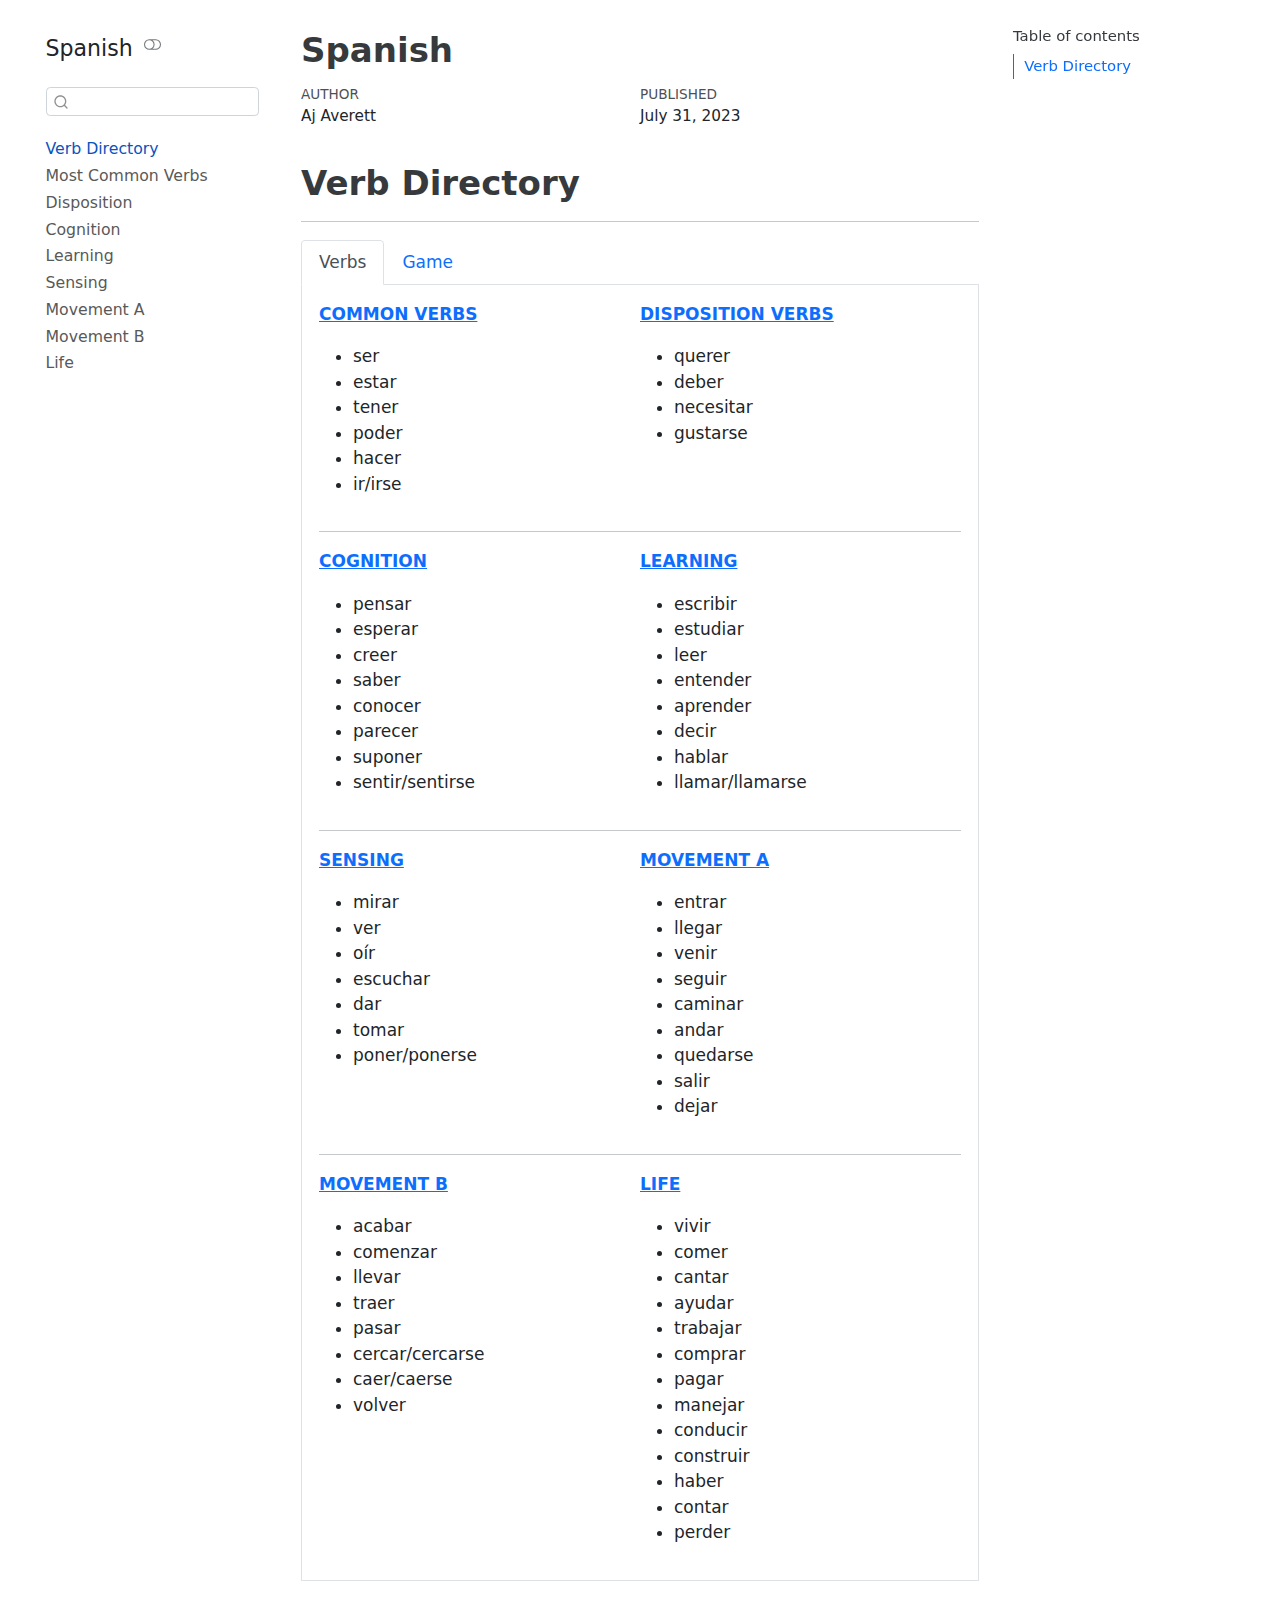
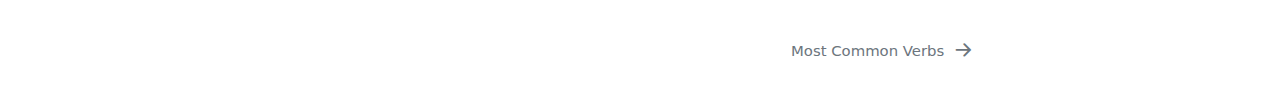
==== commit b5c67520: "neatness for mobile" ====
--- a/docs/index.html
+++ b/docs/index.html
@@ -208,7 +208,7 @@
 <h1 class="unnumbered">Verb Directory</h1>
 <hr>
 <div class="tabset-margin-container"></div><div class="panel-tabset">
-<ul class="nav nav-tabs" role="tablist"><li class="nav-item" role="presentation"><a class="nav-link active" id="tabset-1-1-tab" data-bs-toggle="tab" data-bs-target="#tabset-1-1" role="tab" aria-controls="tabset-1-1" aria-selected="true">Verbs</a></li><li class="nav-item" role="presentation"><a class="nav-link" id="tabset-1-2-tab" data-bs-toggle="tab" data-bs-target="#tabset-1-2" role="tab" aria-controls="tabset-1-2" aria-selected="false">Test</a></li></ul>
+<ul class="nav nav-tabs" role="tablist"><li class="nav-item" role="presentation"><a class="nav-link active" id="tabset-1-1-tab" data-bs-toggle="tab" data-bs-target="#tabset-1-1" role="tab" aria-controls="tabset-1-1" aria-selected="true">Verbs</a></li><li class="nav-item" role="presentation"><a class="nav-link" id="tabset-1-2-tab" data-bs-toggle="tab" data-bs-target="#tabset-1-2" role="tab" aria-controls="tabset-1-2" aria-selected="false">Game</a></li></ul>
 <div class="tab-content">
 <div id="tabset-1-1" class="tab-pane active" role="tabpanel" aria-labelledby="tabset-1-1-tab">
 <div class="columns">
@@ -331,6 +331,7 @@
 </div>
 </div>
 <div id="tabset-1-2" class="tab-pane" role="tabpanel" aria-labelledby="tabset-1-2-tab">
+<p><strong>Spanish Verb Conjugation Game</strong></p>
 <iframe width="780" height="500" src="https://ajaverett.shinyapps.io/spanish_quiz/"></iframe>
 </div>
 </div>
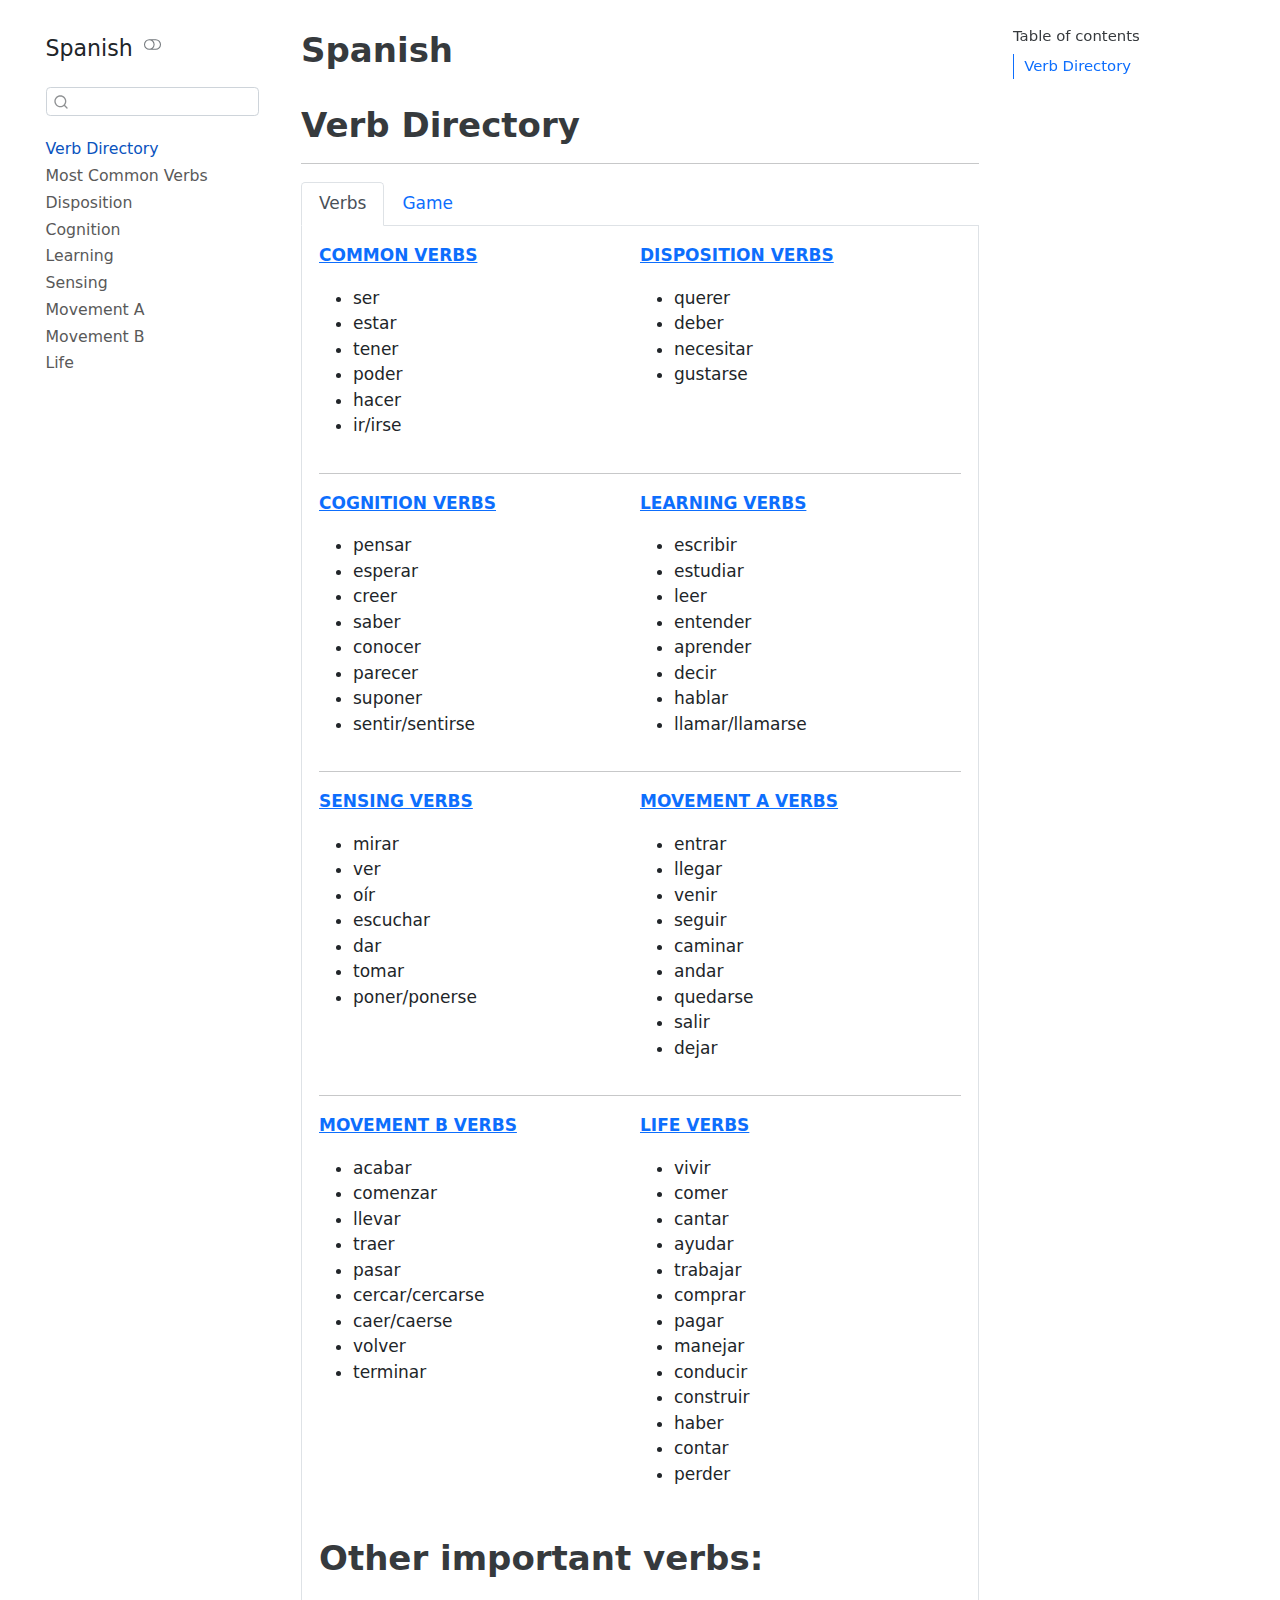
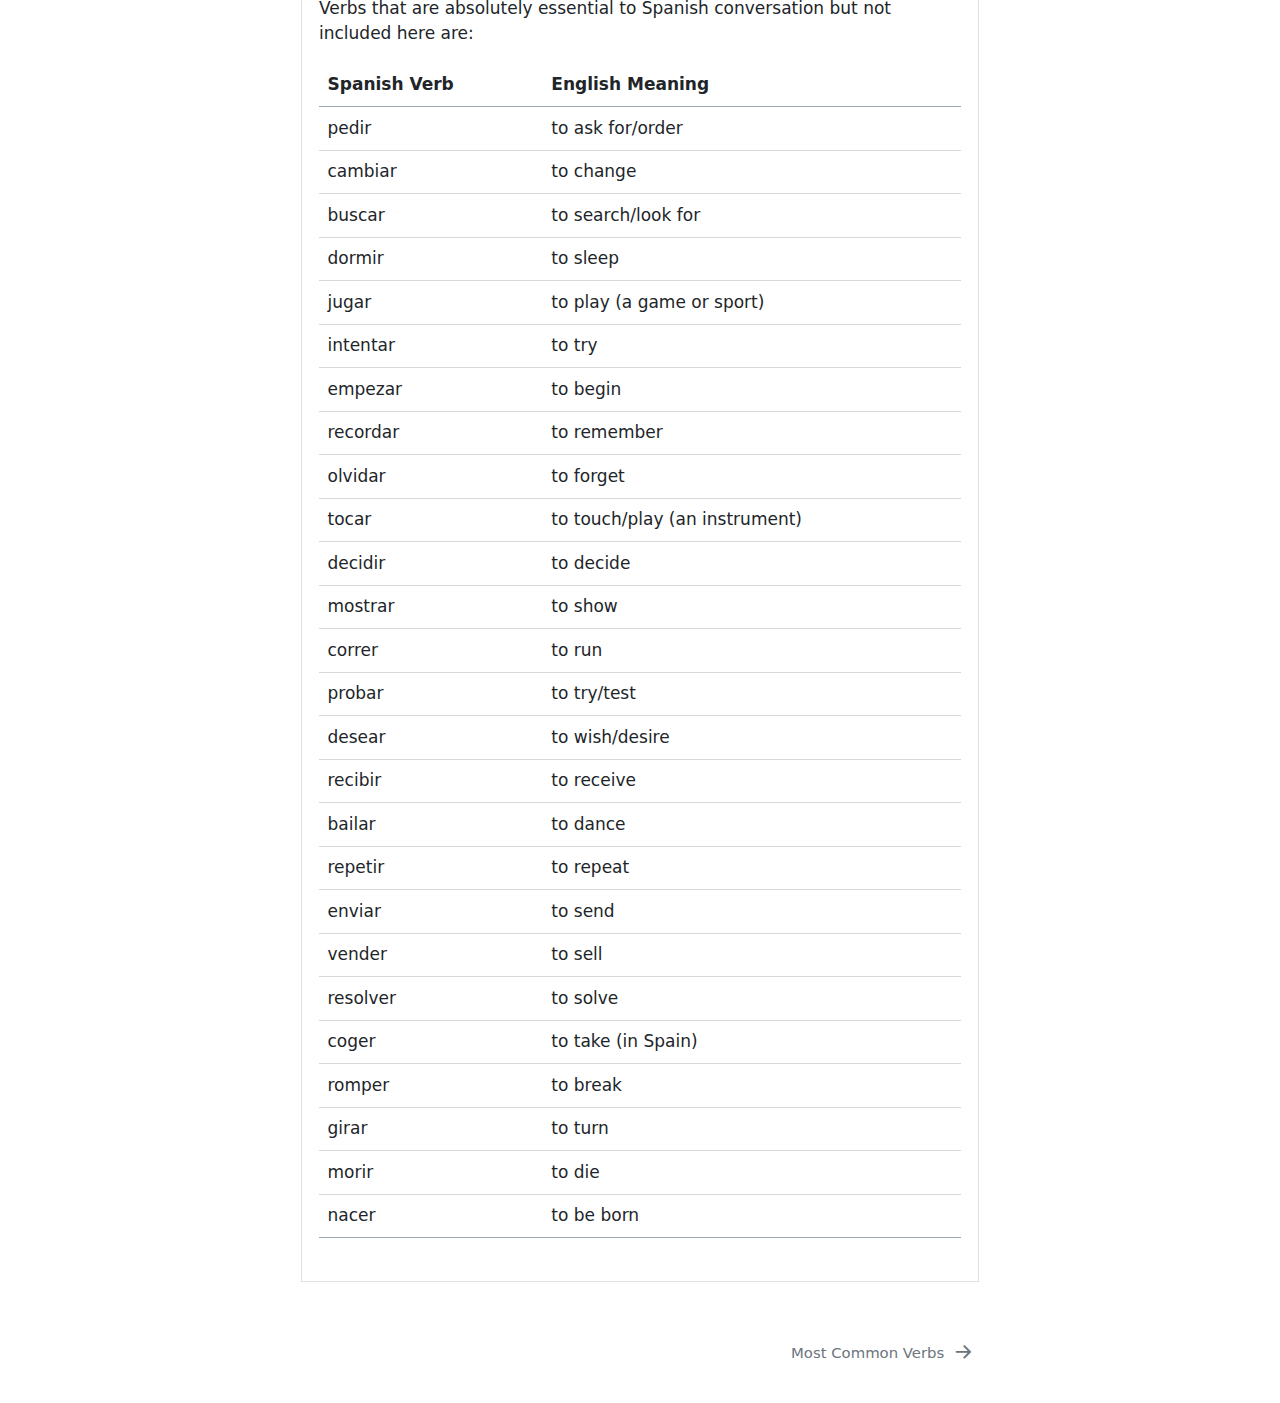
==== commit 1cb3a834: "almost done" ====
--- a/docs/index.html
+++ b/docs/index.html
@@ -6,8 +6,6 @@
 
 <meta name="viewport" content="width=device-width, initial-scale=1.0, user-scalable=yes">
 
-<meta name="author" content="Aj Averett">
-<meta name="dcterms.date" content="2023-07-31">
 
 <title>Spanish</title>
 <style>
@@ -184,19 +182,7 @@
 
 <div class="quarto-title-meta">
 
-    <div>
-    <div class="quarto-title-meta-heading">Author</div>
-    <div class="quarto-title-meta-contents">
-             <p>Aj Averett </p>
-          </div>
-  </div>
     
-    <div>
-    <div class="quarto-title-meta-heading">Published</div>
-    <div class="quarto-title-meta-contents">
-      <p class="date">July 31, 2023</p>
-    </div>
-  </div>
   
     
   </div>
@@ -237,7 +223,7 @@
 <hr>
 <div class="columns">
 <div class="column" style="width:40%;">
-<p><strong><a href="i_l3.html">COGNITION</a></strong></p>
+<p><strong><a href="i_l3.html">COGNITION VERBS</a></strong></p>
 <ul>
 <li>pensar</li>
 <li>esperar</li>
@@ -251,7 +237,7 @@
 </div><div class="column" style="width:10%;">
 <!-- empty column to create gap -->
 </div><div class="column" style="width:40%;">
-<p><strong><a href="i_l4.html">LEARNING</a></strong></p>
+<p><strong><a href="i_l4.html">LEARNING VERBS</a></strong></p>
 <ul>
 <li>escribir</li>
 <li>estudiar</li>
@@ -267,7 +253,7 @@
 <hr>
 <div class="columns">
 <div class="column" style="width:40%;">
-<p><strong><a href="i_l5.html">SENSING</a></strong></p>
+<p><strong><a href="i_l5.html">SENSING VERBS</a></strong></p>
 <ul>
 <li>mirar</li>
 <li>ver</li>
@@ -280,7 +266,7 @@
 </div><div class="column" style="width:10%;">
 <!-- empty column to create gap -->
 </div><div class="column" style="width:40%;">
-<p><strong><a href="i_l6.html">MOVEMENT A</a></strong></p>
+<p><strong><a href="i_l6.html">MOVEMENT A VERBS</a></strong></p>
 <ul>
 <li>entrar</li>
 <li>llegar</li>
@@ -297,7 +283,7 @@
 <hr>
 <div class="columns">
 <div class="column" style="width:40%;">
-<p><strong><a href="i_l7.html">MOVEMENT B</a></strong></p>
+<p><strong><a href="i_l7.html">MOVEMENT B VERBS</a></strong></p>
 <ul>
 <li>acabar</li>
 <li>comenzar</li>
@@ -307,11 +293,12 @@
 <li>cercar/cercarse</li>
 <li>caer/caerse</li>
 <li>volver</li>
+<li>terminar</li>
 </ul>
 </div><div class="column" style="width:10%;">
 <!-- empty column to create gap -->
 </div><div class="column" style="width:40%;">
-<p><strong><a href="i_l8.html">LIFE</a></strong></p>
+<p><strong><a href="i_l8.html">LIFE VERBS</a></strong></p>
 <ul>
 <li>vivir</li>
 <li>comer</li>
@@ -327,7 +314,124 @@
 <li>contar</li>
 <li>perder</li>
 </ul>
-</div>
+</div><section id="other-important-verbs" class="level1">
+<h1>Other important verbs:</h1>
+<p>Verbs that are absolutely essential to Spanish conversation but not included here are:</p>
+<table class="table">
+<thead>
+<tr class="header">
+<th style="text-align: left;">Spanish Verb</th>
+<th style="text-align: left;">English Meaning</th>
+</tr>
+</thead>
+<tbody>
+<tr class="odd">
+<td style="text-align: left;">pedir</td>
+<td style="text-align: left;">to ask for/order</td>
+</tr>
+<tr class="even">
+<td style="text-align: left;">cambiar</td>
+<td style="text-align: left;">to change</td>
+</tr>
+<tr class="odd">
+<td style="text-align: left;">buscar</td>
+<td style="text-align: left;">to search/look for</td>
+</tr>
+<tr class="even">
+<td style="text-align: left;">dormir</td>
+<td style="text-align: left;">to sleep</td>
+</tr>
+<tr class="odd">
+<td style="text-align: left;">jugar</td>
+<td style="text-align: left;">to play (a game or sport)</td>
+</tr>
+<tr class="even">
+<td style="text-align: left;">intentar</td>
+<td style="text-align: left;">to try</td>
+</tr>
+<tr class="odd">
+<td style="text-align: left;">empezar</td>
+<td style="text-align: left;">to begin</td>
+</tr>
+<tr class="even">
+<td style="text-align: left;">recordar</td>
+<td style="text-align: left;">to remember</td>
+</tr>
+<tr class="odd">
+<td style="text-align: left;">olvidar</td>
+<td style="text-align: left;">to forget</td>
+</tr>
+<tr class="even">
+<td style="text-align: left;">tocar</td>
+<td style="text-align: left;">to touch/play (an instrument)</td>
+</tr>
+<tr class="odd">
+<td style="text-align: left;">decidir</td>
+<td style="text-align: left;">to decide</td>
+</tr>
+<tr class="even">
+<td style="text-align: left;">mostrar</td>
+<td style="text-align: left;">to show</td>
+</tr>
+<tr class="odd">
+<td style="text-align: left;">correr</td>
+<td style="text-align: left;">to run</td>
+</tr>
+<tr class="even">
+<td style="text-align: left;">probar</td>
+<td style="text-align: left;">to try/test</td>
+</tr>
+<tr class="odd">
+<td style="text-align: left;">desear</td>
+<td style="text-align: left;">to wish/desire</td>
+</tr>
+<tr class="even">
+<td style="text-align: left;">recibir</td>
+<td style="text-align: left;">to receive</td>
+</tr>
+<tr class="odd">
+<td style="text-align: left;">bailar</td>
+<td style="text-align: left;">to dance</td>
+</tr>
+<tr class="even">
+<td style="text-align: left;">repetir</td>
+<td style="text-align: left;">to repeat</td>
+</tr>
+<tr class="odd">
+<td style="text-align: left;">enviar</td>
+<td style="text-align: left;">to send</td>
+</tr>
+<tr class="even">
+<td style="text-align: left;">vender</td>
+<td style="text-align: left;">to sell</td>
+</tr>
+<tr class="odd">
+<td style="text-align: left;">resolver</td>
+<td style="text-align: left;">to solve</td>
+</tr>
+<tr class="even">
+<td style="text-align: left;">coger</td>
+<td style="text-align: left;">to take (in Spain)</td>
+</tr>
+<tr class="odd">
+<td style="text-align: left;">romper</td>
+<td style="text-align: left;">to break</td>
+</tr>
+<tr class="even">
+<td style="text-align: left;">girar</td>
+<td style="text-align: left;">to turn</td>
+</tr>
+<tr class="odd">
+<td style="text-align: left;">morir</td>
+<td style="text-align: left;">to die</td>
+</tr>
+<tr class="even">
+<td style="text-align: left;">nacer</td>
+<td style="text-align: left;">to be born</td>
+</tr>
+</tbody>
+</table>
+</section>
 </div>
 </div>
 <div id="tabset-1-2" class="tab-pane" role="tabpanel" aria-labelledby="tabset-1-2-tab">
